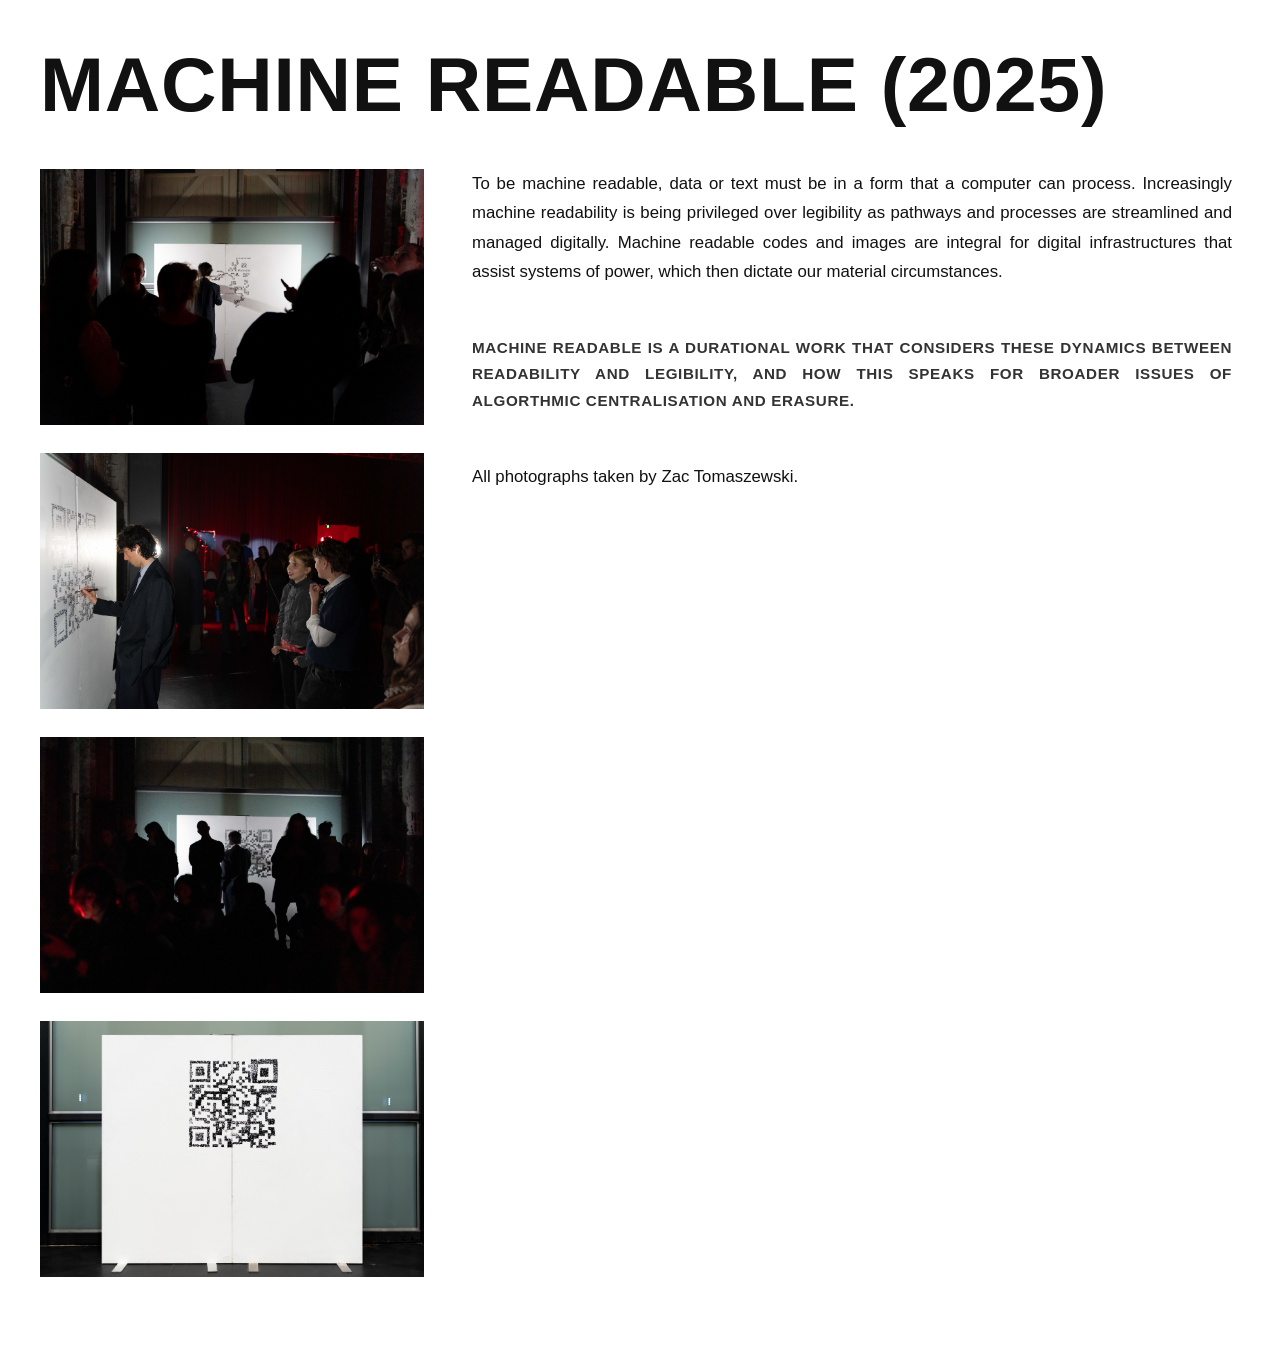
==== index.html @ 1341ff64 "commit changes" ====
<!DOCTYPE html>
<html lang="en">
<head>
  <meta charset="UTF-8" />
  <meta name="viewport" content="width=device-width, initial-scale=1.0"/>
  <title>Machine Readable (2025)</title>
  <link rel="stylesheet" href="style.css" />
</head>
<body>

  <header class="site-header">
    <h1>MACHINE READABLE (2025)</h1>
  </header>

  <main class="content">
    <section class="images">
      <img src="images/img1.jpg" alt="Installation view 1" />
      <img src="images/img2.jpg" alt="Installation view 2" />
      <img src="images/img3.jpg" alt="Installation view 3" />
      <img src="images/img4.jpg" alt="Installation view 4" />
    </section>

    <section class="text">
      <p>
        To be machine readable, data or text must be in a form that a computer
        can process. Increasingly machine readability is being privileged over
        legibility as pathways and processes are streamlined and managed digitally.
        Machine readable codes and images are integral for digital infrastructures
        that assist systems of power, which then dictate our material circumstances.
      </p>

      <p class="highlight">
        Machine Readable is a durational work that considers these dynamics between
        readability and legibility, and how this speaks for broader issues
        of algorthmic centralisation and erasure.
      </p>

      <p>
        All photographs taken by Zac Tomaszewski.
      </p>
    </section>
  </main>


  <!-- Image Viewer Modal -->
<div id="image-modal" class="modal">
  <div class="modal-window">
    <div class="modal-header">
      <span>Image Viewer</span>
      <button id="close-modal">×</button>
    </div>
    <div class="modal-body">
      <img id="modal-image" src="" alt="" />
    </div>
  </div>
</div>

<script>
  const modal = document.getElementById("image-modal");
  const modalImg = document.getElementById("modal-image");
  const closeBtn = document.getElementById("close-modal");

  document.querySelectorAll(".images img").forEach(img => {
    img.addEventListener("click", () => {
      modalImg.src = img.src;
      modal.style.display = "flex";
    });
  });

  closeBtn.addEventListener("click", () => {
    modal.style.display = "none";
    modalImg.src = "";
  });

  modal.addEventListener("click", (e) => {
    if (e.target === modal) {
      modal.style.display = "none";
      modalImg.src = "";
    }
  });
</script>

</body>
</html>
---- style.css ----
/* =====================
   RESET
===================== */
* {
  margin: 0;
  padding: 0;
  box-sizing: border-box;
}

/* =====================
   BASE / TYPOGRAPHY
===================== */
@import url('https://fonts.googleapis.com/css2?family=Inter:opsz,wght@14..32,400;14..32,500;14..32,600;14..32,700&display=swap');

body {
  font-family: 'Inter', Helvetica, Arial, sans-serif;
  color: #111;
  background: #fff;
  min-height: 100vh;
  -webkit-font-smoothing: antialiased;
}

/* =====================
   HEADER
===================== */
.site-header {
  padding: 40px;
}

.site-header h1 {
  font-size: clamp(2.6rem, 6vw, 5rem);
  font-weight: 700;
  letter-spacing: 0.01em;
}

/* =====================
   LAYOUT
===================== */
.content {
  display: grid;
  grid-template-columns: 1fr 2fr;
  gap: 48px;
  padding: 0 40px 80px;
  align-items: start;
}

/* =====================
   IMAGES COLUMN
===================== */
.images {
  display: flex;
  flex-direction: column;
  gap: 28px;
}

.images img {
  width: 100%;
  height: auto;
  display: block;
  cursor: pointer;
}

/* =====================
   TEXT COLUMN (STICKY)
===================== */
.text {
  position: sticky;
  top: 40px;
  max-width: 760px;
  font-size: 1.05rem;
  line-height: 1.75;
  text-align: justify;
}

.text p {
  margin-bottom: 48px;
}

.text .highlight {
  font-weight: 600;
  letter-spacing: 0.04em;
  text-transform: uppercase;
  font-size: 0.95rem;
  color: #333;
}

/* =====================
   MODAL (RETRO WINDOW)
===================== */
.modal {
  display: none;
  position: fixed;
  inset: 0;
  background: rgba(0,0,0,0.35);
  justify-content: center;
  align-items: center;
  z-index: 999;
}

.modal-window {
  background: #f5f5f5;
  border: 1px solid #000;
  width: min(900px, 90vw);
  box-shadow: 4px 4px 0 #000;
}

.modal-header {
  display: flex;
  justify-content: space-between;
  align-items: center;
  padding: 6px 10px;
  font-size: 0.8rem;
  font-weight: 600;
  background: #e0e0e0;
  border-bottom: 1px solid #000;
}

.modal-header button {
  background: none;
  border: none;
  font-size: 1rem;
  cursor: pointer;
}

.modal-body {
  padding: 12px;
}

.modal-body img {
  width: 100%;
  height: auto;
  display: block;
}

/* =====================
   RESPONSIVE
===================== */
@media (max-width: 900px) {
  .content {
    grid-template-columns: 1fr;
  }

  .text {
    position: static;
  }

  .site-header {
    padding: 24px;
  }

  .content {
    padding: 0 24px 48px;
  }
}
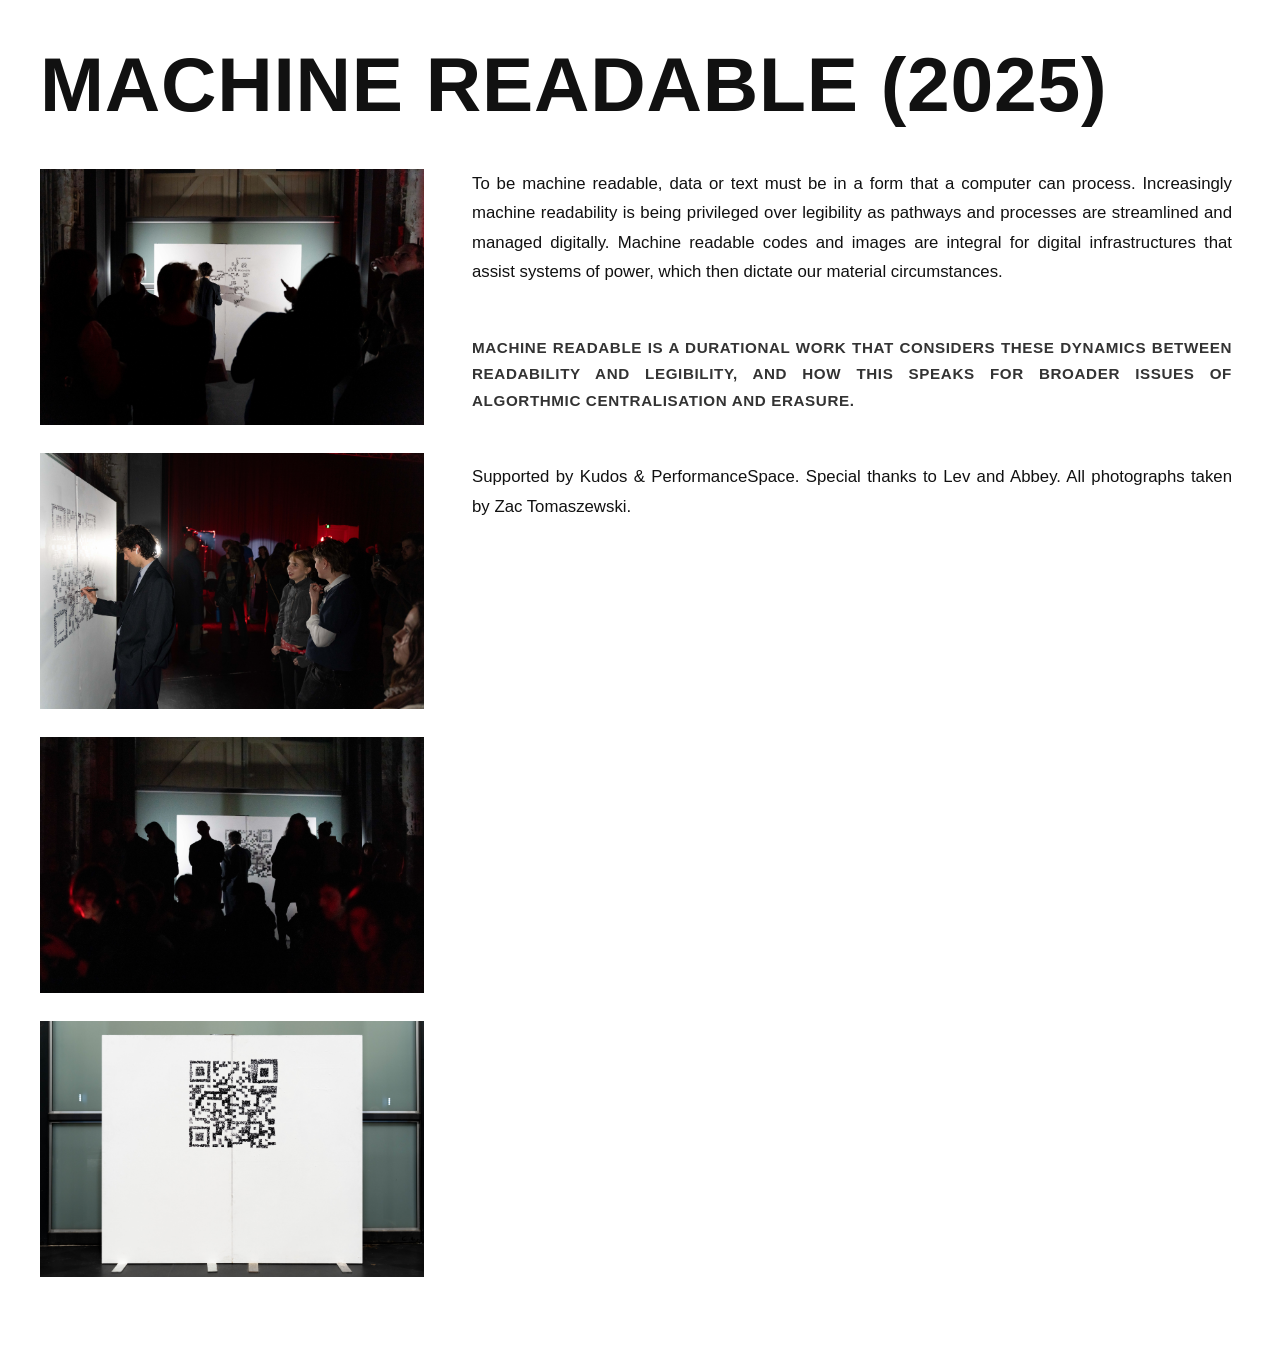
==== commit 9b518e5d: "commit changes" ====
--- a/index.html
+++ b/index.html
@@ -36,7 +36,7 @@
       </p>
 
       <p>
-        All photographs taken by Zac Tomaszewski.
+       Supported by Kudos & PerformanceSpace. Special thanks to Lev and Abbey. All photographs taken by Zac Tomaszewski.
       </p>
     </section>
   </main>
